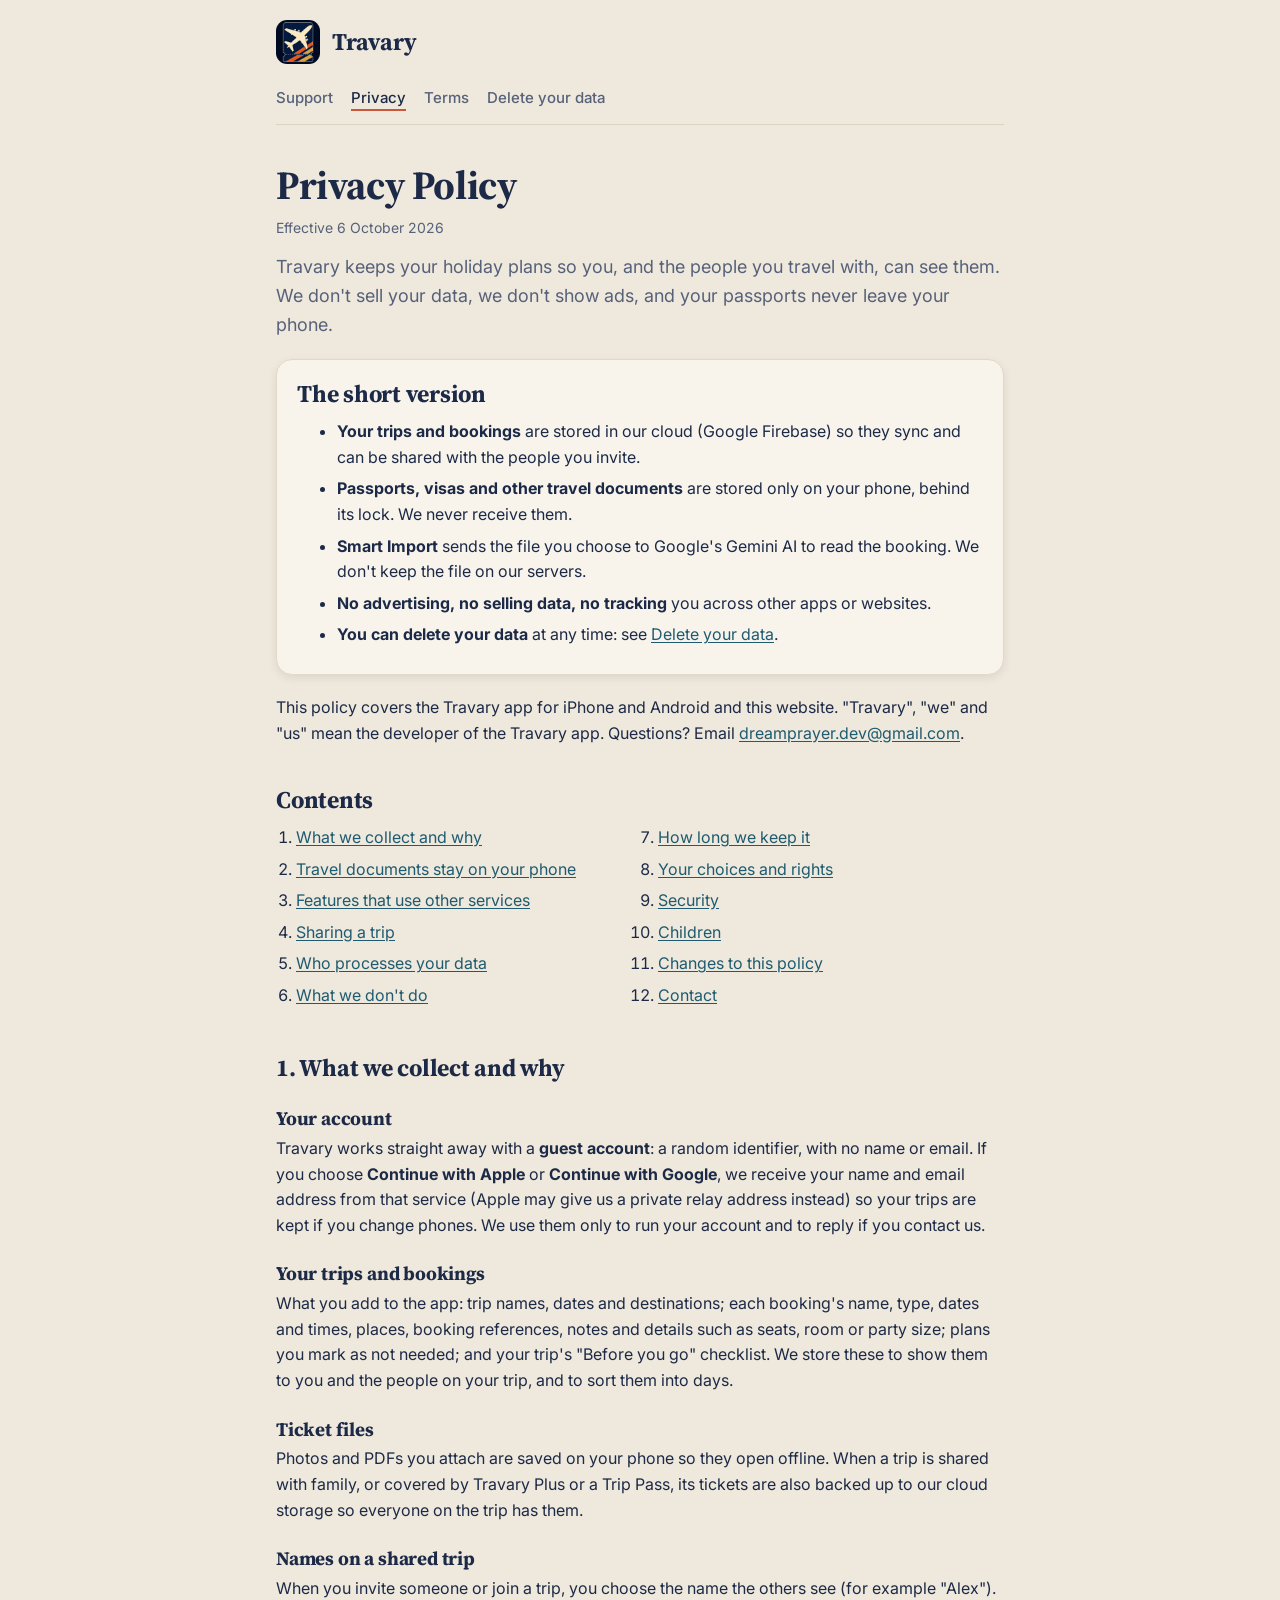
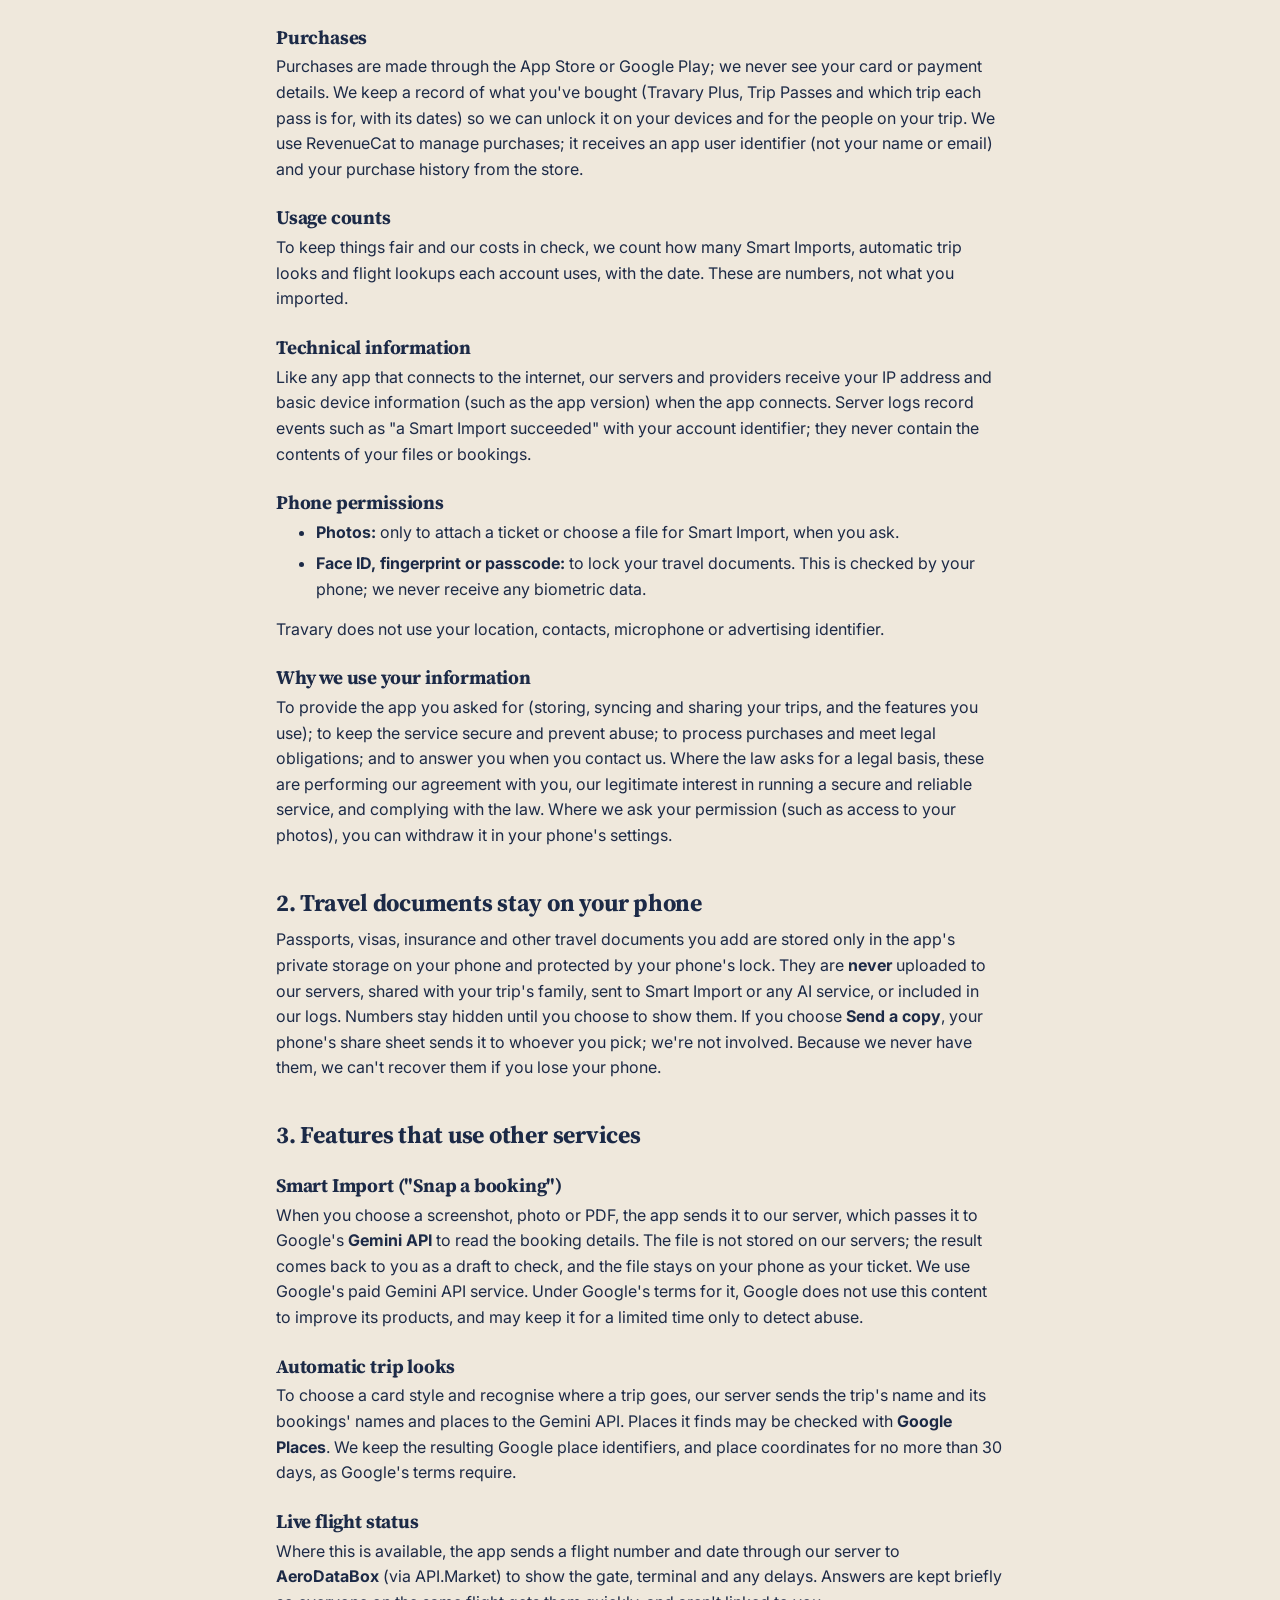
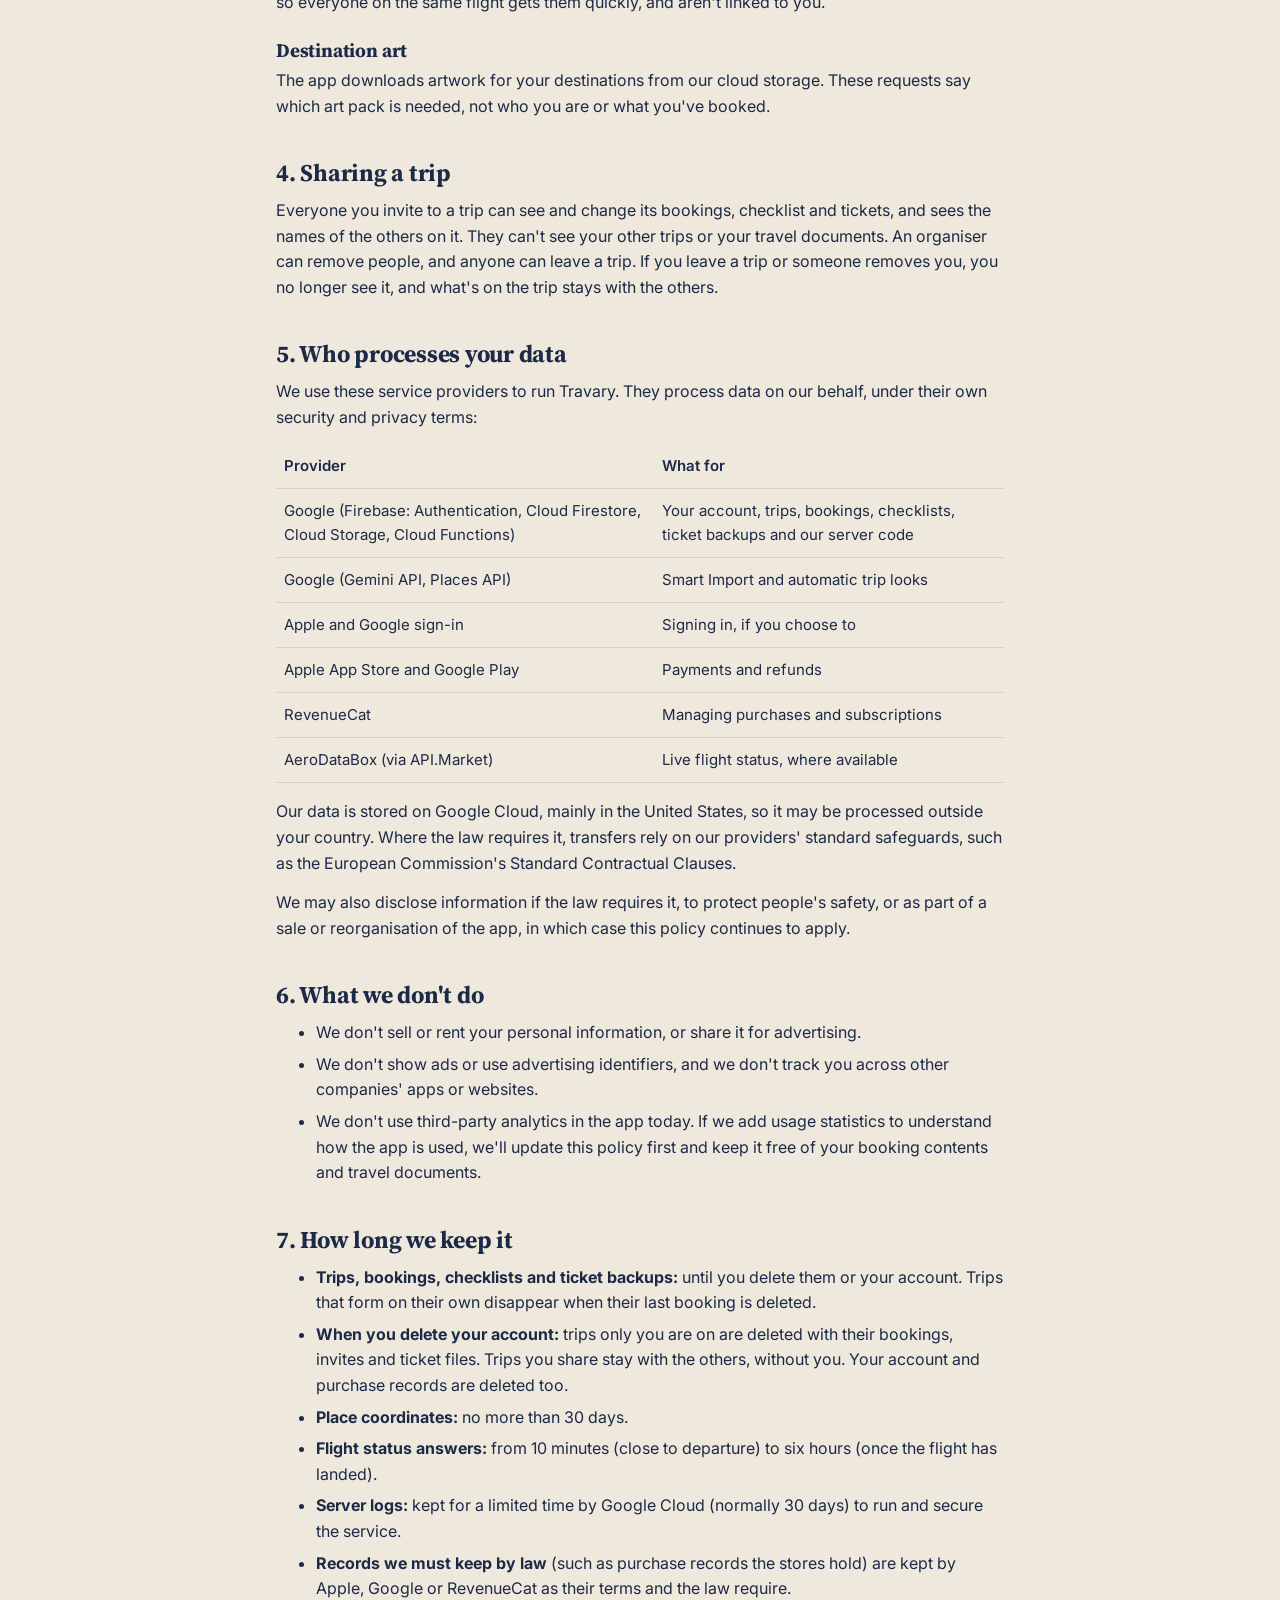
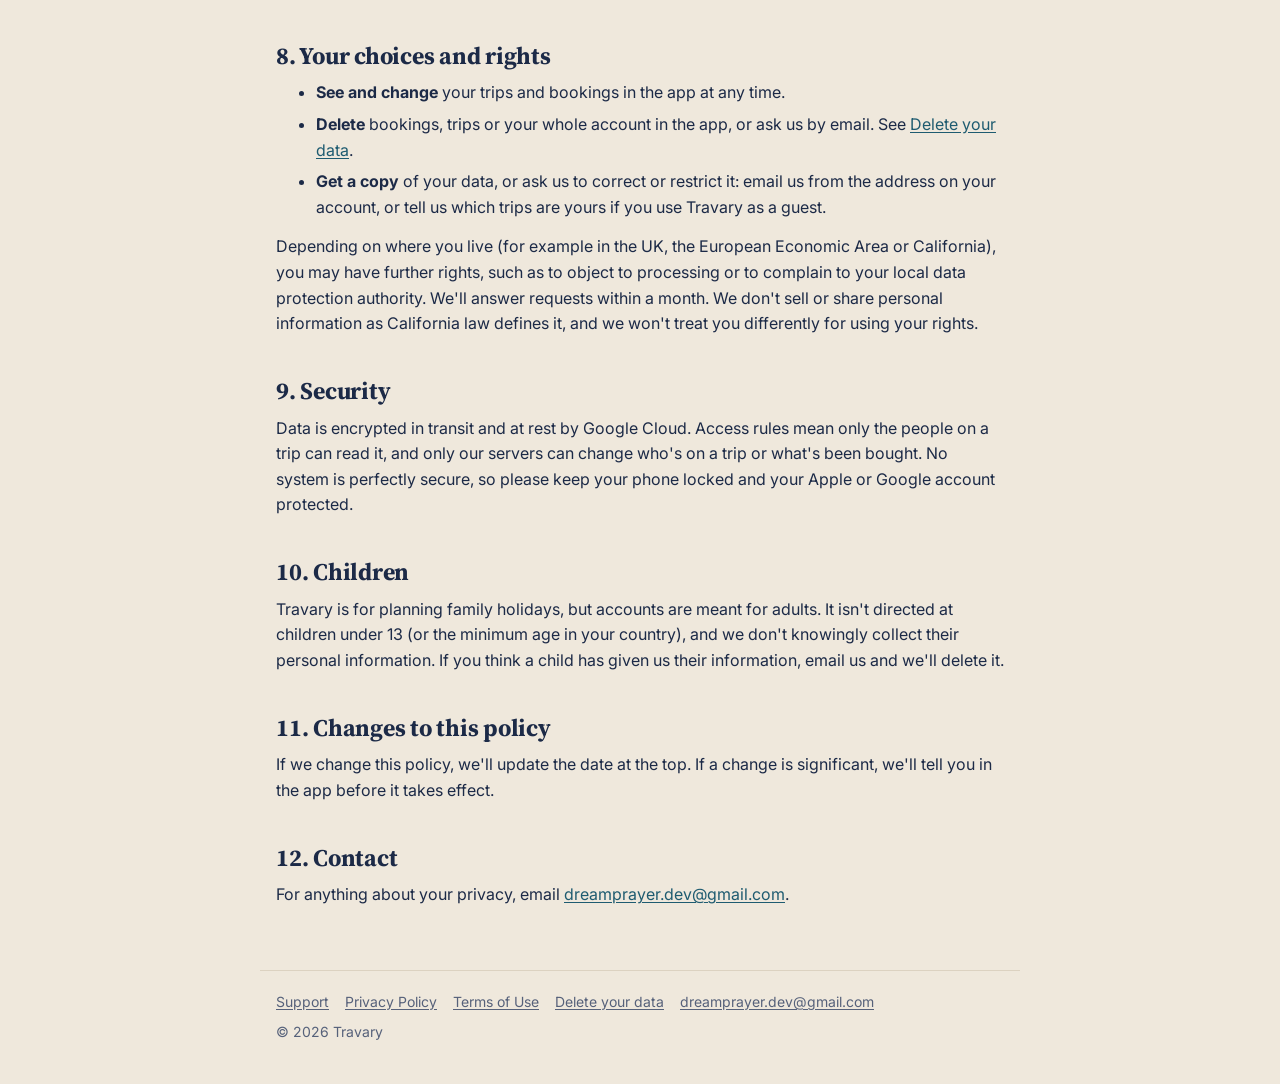
==== privacy.html @ a5e46c1f "Add Travary support, privacy, terms and data deletion pages Plain HTML for GitHub Pages: support FAQ" ====
<!doctype html>
<html lang="en">
<head>
  <meta charset="utf-8">
  <meta name="viewport" content="width=device-width, initial-scale=1">
  <title>Travary Privacy Policy</title>
  <meta name="description" content="What Travary collects, why, who it's shared with, how long it's kept and your choices.">
  <link rel="icon" type="image/png" href="assets/favicon.png">
  <link rel="apple-touch-icon" href="assets/icon-256.png">
  <link rel="preconnect" href="https://fonts.googleapis.com">
  <link rel="preconnect" href="https://fonts.gstatic.com" crossorigin>
  <link href="https://fonts.googleapis.com/css2?family=Inter:wght@400;500;600&family=Source+Serif+4:opsz,wght@8..60,600;8..60,700&display=swap" rel="stylesheet">
  <link rel="stylesheet" href="assets/style.css">
</head>
<body>
  <header class="site-header wrap">
    <a class="brand" href="./"><img src="assets/icon-256.png" alt=""><span>Travary</span></a>
    <nav class="site-nav" aria-label="Site">
      <a href="./">Support</a>
      <a href="privacy.html" aria-current="page">Privacy</a>
      <a href="terms.html">Terms</a>
      <a href="delete-account.html">Delete your data</a>
    </nav>
  </header>

  <main class="wrap">
    <h1>Privacy Policy</h1>
    <p class="meta">Effective 6 October 2026</p>
    <p class="lede">Travary keeps your holiday plans so you, and the people you travel with, can see them. We don't sell your data, we don't show ads, and your passports never leave your phone.</p>

    <section class="panel">
      <h2>The short version</h2>
      <ul>
        <li><strong>Your trips and bookings</strong> are stored in our cloud (Google Firebase) so they sync and can be shared with the people you invite.</li>
        <li><strong>Passports, visas and other travel documents</strong> are stored only on your phone, behind its lock. We never receive them.</li>
        <li><strong>Smart Import</strong> sends the file you choose to Google's Gemini AI to read the booking. We don't keep the file on our servers.</li>
        <li><strong>No advertising, no selling data, no tracking</strong> you across other apps or websites.</li>
        <li><strong>You can delete your data</strong> at any time: see <a href="delete-account.html">Delete your data</a>.</li>
      </ul>
    </section>

    <p>This policy covers the Travary app for iPhone and Android and this website. "Travary", "we" and "us" mean the developer of the Travary app. Questions? Email <a href="mailto:dreamprayer.dev@gmail.com">dreamprayer.dev@gmail.com</a>.</p>

    <h2>Contents</h2>
    <ol class="toc">
      <li><a href="#collect">What we collect and why</a></li>
      <li><a href="#documents">Travel documents stay on your phone</a></li>
      <li><a href="#features">Features that use other services</a></li>
      <li><a href="#sharing">Sharing a trip</a></li>
      <li><a href="#providers">Who processes your data</a></li>
      <li><a href="#dont">What we don't do</a></li>
      <li><a href="#retention">How long we keep it</a></li>
      <li><a href="#rights">Your choices and rights</a></li>
      <li><a href="#security">Security</a></li>
      <li><a href="#children">Children</a></li>
      <li><a href="#changes">Changes to this policy</a></li>
      <li><a href="#contact">Contact</a></li>
    </ol>

    <h2 id="collect">1. What we collect and why</h2>

    <h3>Your account</h3>
    <p>Travary works straight away with a <strong>guest account</strong>: a random identifier, with no name or email. If you choose <strong>Continue with Apple</strong> or <strong>Continue with Google</strong>, we receive your name and email address from that service (Apple may give us a private relay address instead) so your trips are kept if you change phones. We use them only to run your account and to reply if you contact us.</p>

    <h3>Your trips and bookings</h3>
    <p>What you add to the app: trip names, dates and destinations; each booking's name, type, dates and times, places, booking references, notes and details such as seats, room or party size; plans you mark as not needed; and your trip's "Before you go" checklist. We store these to show them to you and the people on your trip, and to sort them into days.</p>

    <h3>Ticket files</h3>
    <p>Photos and PDFs you attach are saved on your phone so they open offline. When a trip is shared with family, or covered by Travary Plus or a Trip Pass, its tickets are also backed up to our cloud storage so everyone on the trip has them.</p>

    <h3>Names on a shared trip</h3>
    <p>When you invite someone or join a trip, you choose the name the others see (for example "Alex").</p>

    <h3>Purchases</h3>
    <p>Purchases are made through the App Store or Google Play; we never see your card or payment details. We keep a record of what you've bought (Travary Plus, Trip Passes and which trip each pass is for, with its dates) so we can unlock it on your devices and for the people on your trip. We use RevenueCat to manage purchases; it receives an app user identifier (not your name or email) and your purchase history from the store.</p>

    <h3>Usage counts</h3>
    <p>To keep things fair and our costs in check, we count how many Smart Imports, automatic trip looks and flight lookups each account uses, with the date. These are numbers, not what you imported.</p>

    <h3>Technical information</h3>
    <p>Like any app that connects to the internet, our servers and providers receive your IP address and basic device information (such as the app version) when the app connects. Server logs record events such as "a Smart Import succeeded" with your account identifier; they never contain the contents of your files or bookings.</p>

    <h3>Phone permissions</h3>
    <ul>
      <li><strong>Photos:</strong> only to attach a ticket or choose a file for Smart Import, when you ask.</li>
      <li><strong>Face ID, fingerprint or passcode:</strong> to lock your travel documents. This is checked by your phone; we never receive any biometric data.</li>
    </ul>
    <p>Travary does not use your location, contacts, microphone or advertising identifier.</p>

    <h3>Why we use your information</h3>
    <p>To provide the app you asked for (storing, syncing and sharing your trips, and the features you use); to keep the service secure and prevent abuse; to process purchases and meet legal obligations; and to answer you when you contact us. Where the law asks for a legal basis, these are performing our agreement with you, our legitimate interest in running a secure and reliable service, and complying with the law. Where we ask your permission (such as access to your photos), you can withdraw it in your phone's settings.</p>

    <h2 id="documents">2. Travel documents stay on your phone</h2>
    <p>Passports, visas, insurance and other travel documents you add are stored only in the app's private storage on your phone and protected by your phone's lock. They are <strong>never</strong> uploaded to our servers, shared with your trip's family, sent to Smart Import or any AI service, or included in our logs. Numbers stay hidden until you choose to show them. If you choose <strong>Send a copy</strong>, your phone's share sheet sends it to whoever you pick; we're not involved. Because we never have them, we can't recover them if you lose your phone.</p>

    <h2 id="features">3. Features that use other services</h2>

    <h3>Smart Import ("Snap a booking")</h3>
    <p>When you choose a screenshot, photo or PDF, the app sends it to our server, which passes it to Google's <strong>Gemini API</strong> to read the booking details. The file is not stored on our servers; the result comes back to you as a draft to check, and the file stays on your phone as your ticket. We use Google's paid Gemini API service. Under Google's terms for it, Google does not use this content to improve its products, and may keep it for a limited time only to detect abuse.</p>

    <h3>Automatic trip looks</h3>
    <p>To choose a card style and recognise where a trip goes, our server sends the trip's name and its bookings' names and places to the Gemini API. Places it finds may be checked with <strong>Google Places</strong>. We keep the resulting Google place identifiers, and place coordinates for no more than 30 days, as Google's terms require.</p>

    <h3>Live flight status</h3>
    <p>Where this is available, the app sends a flight number and date through our server to <strong>AeroDataBox</strong> (via API.Market) to show the gate, terminal and any delays. Answers are kept briefly so everyone on the same flight gets them quickly, and aren't linked to you.</p>

    <h3>Destination art</h3>
    <p>The app downloads artwork for your destinations from our cloud storage. These requests say which art pack is needed, not who you are or what you've booked.</p>

    <h2 id="sharing">4. Sharing a trip</h2>
    <p>Everyone you invite to a trip can see and change its bookings, checklist and tickets, and sees the names of the others on it. They can't see your other trips or your travel documents. An organiser can remove people, and anyone can leave a trip. If you leave a trip or someone removes you, you no longer see it, and what's on the trip stays with the others.</p>

    <h2 id="providers">5. Who processes your data</h2>
    <p>We use these service providers to run Travary. They process data on our behalf, under their own security and privacy terms:</p>
    <div class="table-scroll">
      <table>
        <thead><tr><th>Provider</th><th>What for</th></tr></thead>
        <tbody>
          <tr><td>Google (Firebase: Authentication, Cloud Firestore, Cloud Storage, Cloud Functions)</td><td>Your account, trips, bookings, checklists, ticket backups and our server code</td></tr>
          <tr><td>Google (Gemini API, Places API)</td><td>Smart Import and automatic trip looks</td></tr>
          <tr><td>Apple and Google sign-in</td><td>Signing in, if you choose to</td></tr>
          <tr><td>Apple App Store and Google Play</td><td>Payments and refunds</td></tr>
          <tr><td>RevenueCat</td><td>Managing purchases and subscriptions</td></tr>
          <tr><td>AeroDataBox (via API.Market)</td><td>Live flight status, where available</td></tr>
        </tbody>
      </table>
    </div>
    <p>Our data is stored on Google Cloud, mainly in the United States, so it may be processed outside your country. Where the law requires it, transfers rely on our providers' standard safeguards, such as the European Commission's Standard Contractual Clauses.</p>
    <p>We may also disclose information if the law requires it, to protect people's safety, or as part of a sale or reorganisation of the app, in which case this policy continues to apply.</p>

    <h2 id="dont">6. What we don't do</h2>
    <ul>
      <li>We don't sell or rent your personal information, or share it for advertising.</li>
      <li>We don't show ads or use advertising identifiers, and we don't track you across other companies' apps or websites.</li>
      <li>We don't use third-party analytics in the app today. If we add usage statistics to understand how the app is used, we'll update this policy first and keep it free of your booking contents and travel documents.</li>
    </ul>

    <h2 id="retention">7. How long we keep it</h2>
    <ul>
      <li><strong>Trips, bookings, checklists and ticket backups:</strong> until you delete them or your account. Trips that form on their own disappear when their last booking is deleted.</li>
      <li><strong>When you delete your account:</strong> trips only you are on are deleted with their bookings, invites and ticket files. Trips you share stay with the others, without you. Your account and purchase records are deleted too.</li>
      <li><strong>Place coordinates:</strong> no more than 30 days.</li>
      <li><strong>Flight status answers:</strong> from 10 minutes (close to departure) to six hours (once the flight has landed).</li>
      <li><strong>Server logs:</strong> kept for a limited time by Google Cloud (normally 30 days) to run and secure the service.</li>
      <li><strong>Records we must keep by law</strong> (such as purchase records the stores hold) are kept by Apple, Google or RevenueCat as their terms and the law require.</li>
    </ul>

    <h2 id="rights">8. Your choices and rights</h2>
    <ul>
      <li><strong>See and change</strong> your trips and bookings in the app at any time.</li>
      <li><strong>Delete</strong> bookings, trips or your whole account in the app, or ask us by email. See <a href="delete-account.html">Delete your data</a>.</li>
      <li><strong>Get a copy</strong> of your data, or ask us to correct or restrict it: email us from the address on your account, or tell us which trips are yours if you use Travary as a guest.</li>
    </ul>
    <p>Depending on where you live (for example in the UK, the European Economic Area or California), you may have further rights, such as to object to processing or to complain to your local data protection authority. We'll answer requests within a month. We don't sell or share personal information as California law defines it, and we won't treat you differently for using your rights.</p>

    <h2 id="security">9. Security</h2>
    <p>Data is encrypted in transit and at rest by Google Cloud. Access rules mean only the people on a trip can read it, and only our servers can change who's on a trip or what's been bought. No system is perfectly secure, so please keep your phone locked and your Apple or Google account protected.</p>

    <h2 id="children">10. Children</h2>
    <p>Travary is for planning family holidays, but accounts are meant for adults. It isn't directed at children under 13 (or the minimum age in your country), and we don't knowingly collect their personal information. If you think a child has given us their information, email us and we'll delete it.</p>

    <h2 id="changes">11. Changes to this policy</h2>
    <p>If we change this policy, we'll update the date at the top. If a change is significant, we'll tell you in the app before it takes effect.</p>

    <h2 id="contact">12. Contact</h2>
    <p>For anything about your privacy, email <a href="mailto:dreamprayer.dev@gmail.com?subject=Travary%20privacy">dreamprayer.dev@gmail.com</a>.</p>
  </main>

  <footer class="wrap">
    <div class="links">
      <a href="./">Support</a>
      <a href="privacy.html">Privacy Policy</a>
      <a href="terms.html">Terms of Use</a>
      <a href="delete-account.html">Delete your data</a>
      <a href="mailto:dreamprayer.dev@gmail.com">dreamprayer.dev@gmail.com</a>
    </div>
    <div>© 2026 Travary</div>
  </footer>
</body>
</html>
---- assets/style.css ----
/* Travary support site: the app's linen, paper and navy ink. */
:root {
  --linen: #efe8dc;
  --paper: #f8f4ec;
  --paper-edge: #e2d8c7;
  --ink: #1c2a47;
  --ink-soft: #56617a;
  --line: #dcd2c1;
  --coral: #c9573b;
  --teal: #1e5b70;
  --shadow: 0 3px 10px rgba(0, 0, 0, 0.08);
}

@media (prefers-color-scheme: dark) {
  :root {
    --linen: #0f1a2e;
    --paper: #172440;
    --paper-edge: #24345a;
    --ink: #f3ece0;
    --ink-soft: #b9c0cf;
    --line: #2b3b60;
    --coral: #f08b6e;
    --teal: #7cc3d6;
    --shadow: none;
  }
}

* {
  box-sizing: border-box;
}

html {
  -webkit-text-size-adjust: 100%;
}

body {
  margin: 0;
  background: var(--linen);
  color: var(--ink);
  font: 16px/1.6 'Inter', system-ui, -apple-system, 'Segoe UI', Roboto, sans-serif;
}

a {
  color: var(--teal);
  text-underline-offset: 2px;
}

a:hover {
  color: var(--coral);
}

.wrap {
  max-width: 760px;
  margin: 0 auto;
  padding: 0 16px;
}

/* Header */
.site-header {
  padding-block: 20px 8px;
}

.brand {
  display: inline-flex;
  align-items: center;
  gap: 12px;
  color: var(--ink);
  text-decoration: none;
}

.brand img {
  width: 44px;
  height: 44px;
  border-radius: 11px;
}

.brand span {
  font-family: 'Source Serif 4', Georgia, serif;
  font-weight: 700;
  font-size: 24px;
  letter-spacing: -0.01em;
}

nav.site-nav {
  display: flex;
  flex-wrap: wrap;
  gap: 4px 18px;
  margin-top: 14px;
  padding-bottom: 14px;
  border-bottom: 1px solid var(--line);
  font-size: 15px;
}

nav.site-nav a {
  color: var(--ink-soft);
  text-decoration: none;
  font-weight: 500;
}

nav.site-nav a[aria-current='page'] {
  color: var(--ink);
  text-decoration: underline;
  text-decoration-color: var(--coral);
  text-decoration-thickness: 2px;
  text-underline-offset: 6px;
}

/* Content */
main.wrap {
  padding-block: 28px 48px;
}

h1,
h2,
h3 {
  font-family: 'Source Serif 4', Georgia, serif;
  line-height: 1.2;
  letter-spacing: -0.01em;
}

h1 {
  font-size: clamp(30px, 6vw, 40px);
  margin: 0 0 8px;
}

h2 {
  font-size: 24px;
  margin: 40px 0 10px;
}

h3 {
  font-size: 19px;
  margin: 24px 0 6px;
}

p,
ul,
ol {
  margin: 0 0 14px;
}

li {
  margin-bottom: 6px;
}

.lede {
  font-size: 18px;
  color: var(--ink-soft);
  margin-bottom: 20px;
}

.meta {
  font-size: 14px;
  color: var(--ink-soft);
}

.panel {
  background: var(--paper);
  border: 1px solid var(--paper-edge);
  border-radius: 16px;
  box-shadow: var(--shadow);
  padding: 20px;
  margin: 20px 0;
}

.panel > :last-child {
  margin-bottom: 0;
}

.panel h2:first-child,
.panel h3:first-child {
  margin-top: 0;
}

.contact {
  display: flex;
  flex-wrap: wrap;
  align-items: center;
  justify-content: space-between;
  gap: 12px;
}

.button {
  display: inline-block;
  background: var(--ink);
  color: var(--paper);
  border-radius: 999px;
  padding: 10px 20px;
  font-weight: 600;
  text-decoration: none;
  white-space: nowrap;
}

.button:hover {
  color: var(--paper);
  opacity: 0.9;
}

.email {
  font-weight: 600;
  overflow-wrap: anywhere;
}

/* FAQ */
details {
  background: var(--paper);
  border: 1px solid var(--paper-edge);
  border-radius: 12px;
  margin: 10px 0;
  padding: 0 18px;
}

summary {
  cursor: pointer;
  font-weight: 600;
  padding: 14px 0;
  list-style: none;
  display: flex;
  justify-content: space-between;
  align-items: baseline;
  gap: 12px;
}

summary::-webkit-details-marker {
  display: none;
}

summary::after {
  content: '+';
  font-size: 22px;
  line-height: 1;
  color: var(--ink-soft);
}

details[open] summary::after {
  content: '\2212';
}

details[open] summary {
  border-bottom: 1px solid var(--line);
  margin-bottom: 12px;
}

details > :last-child {
  margin-bottom: 16px;
}

.toc {
  columns: 2 220px;
  padding-left: 20px;
}

.toc li {
  break-inside: avoid;
}

table {
  width: 100%;
  border-collapse: collapse;
  margin: 0 0 16px;
  font-size: 15px;
}

th,
td {
  text-align: left;
  vertical-align: top;
  padding: 10px 8px;
  border-bottom: 1px solid var(--line);
}

th {
  font-weight: 600;
}

.table-scroll {
  overflow-x: auto;
}

/* Footer */
footer.wrap {
  border-top: 1px solid var(--line);
  padding-block: 20px 40px;
  font-size: 14px;
  color: var(--ink-soft);
}

footer a {
  color: var(--ink-soft);
}

footer .links {
  display: flex;
  flex-wrap: wrap;
  gap: 4px 16px;
  margin-bottom: 8px;
}
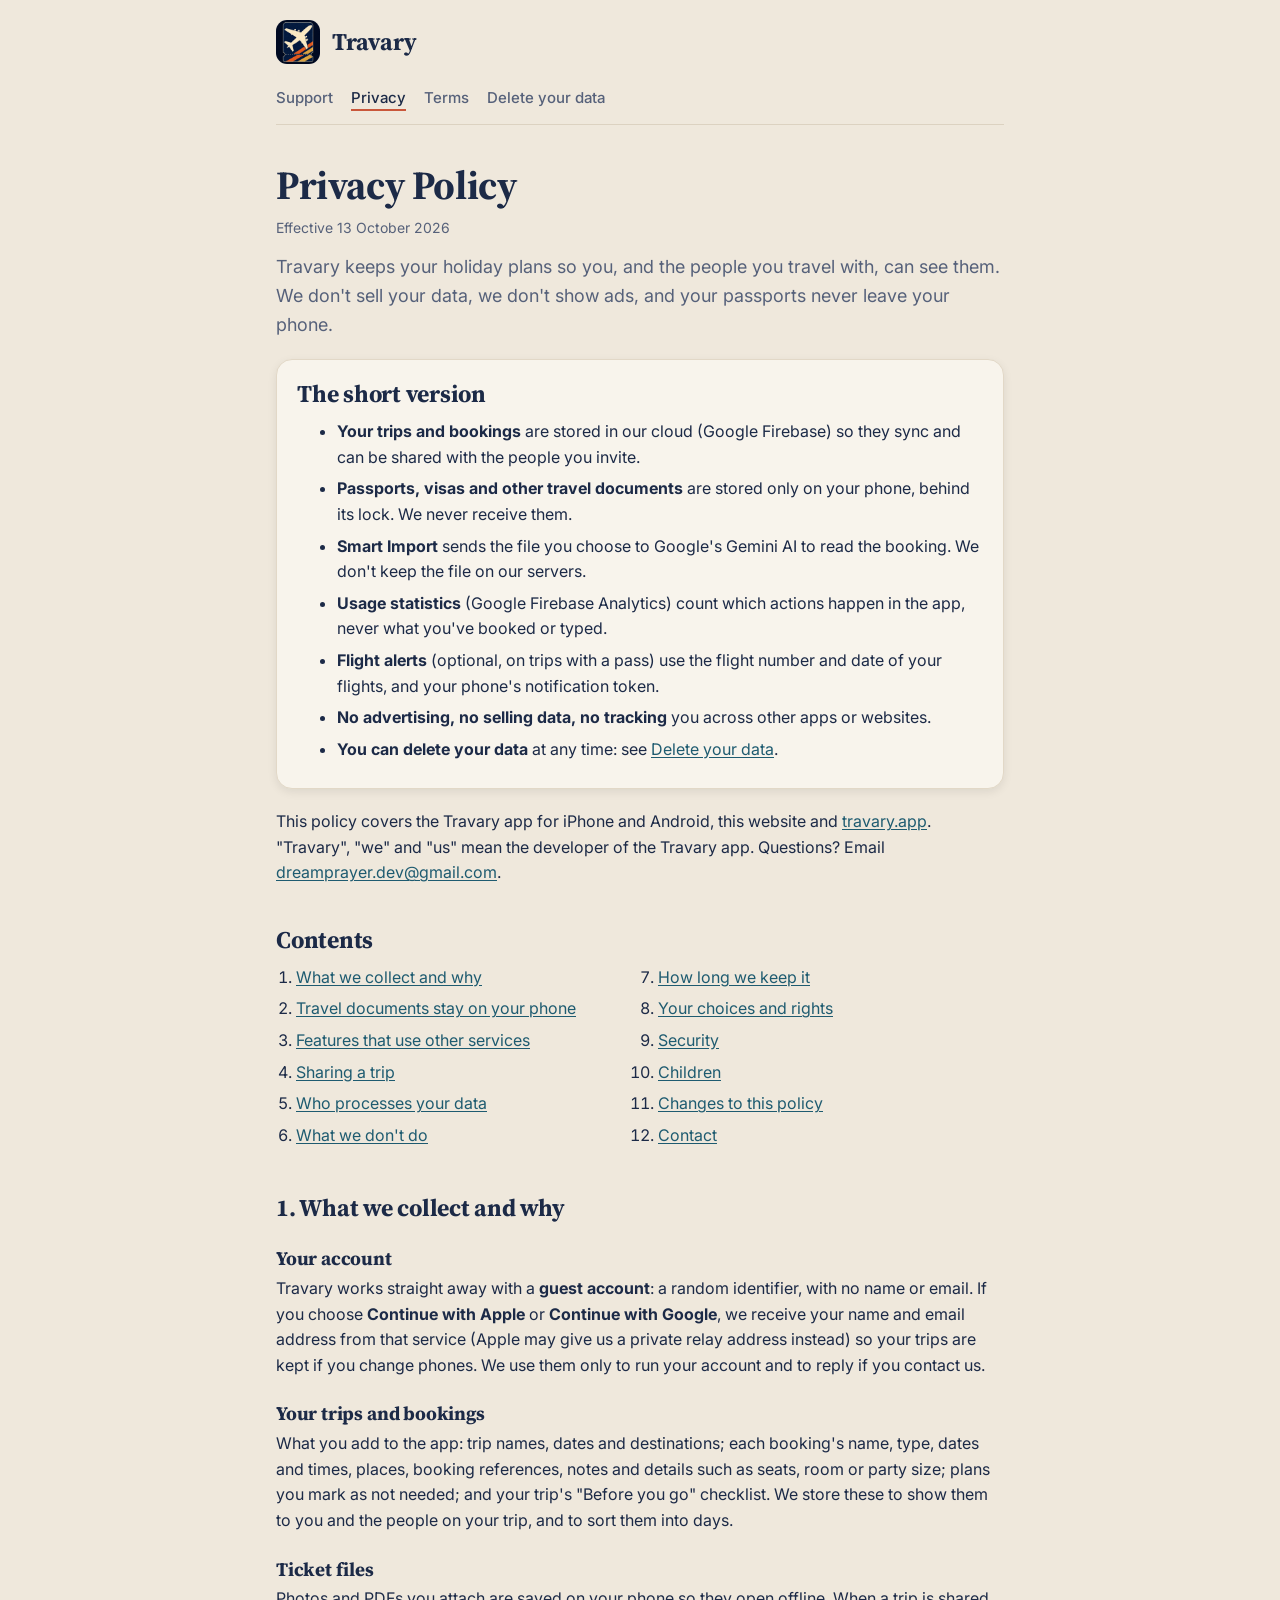
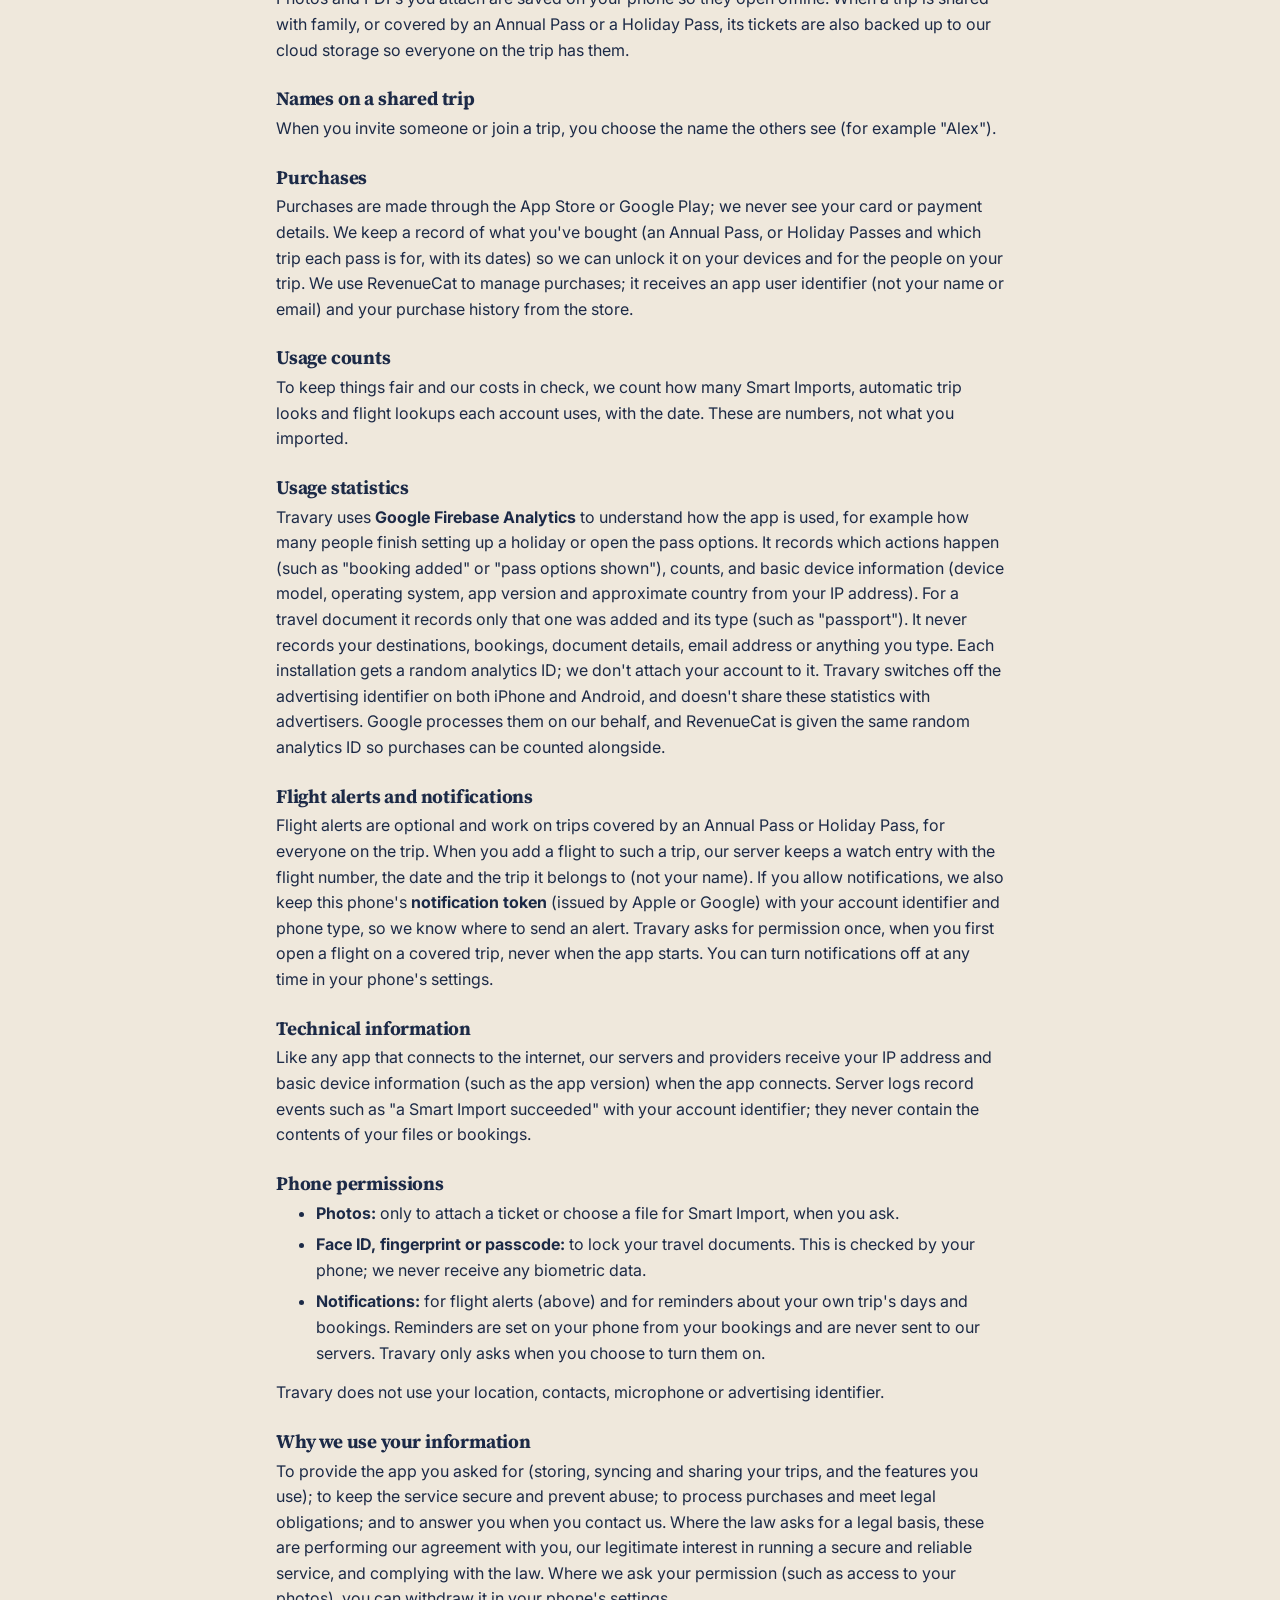
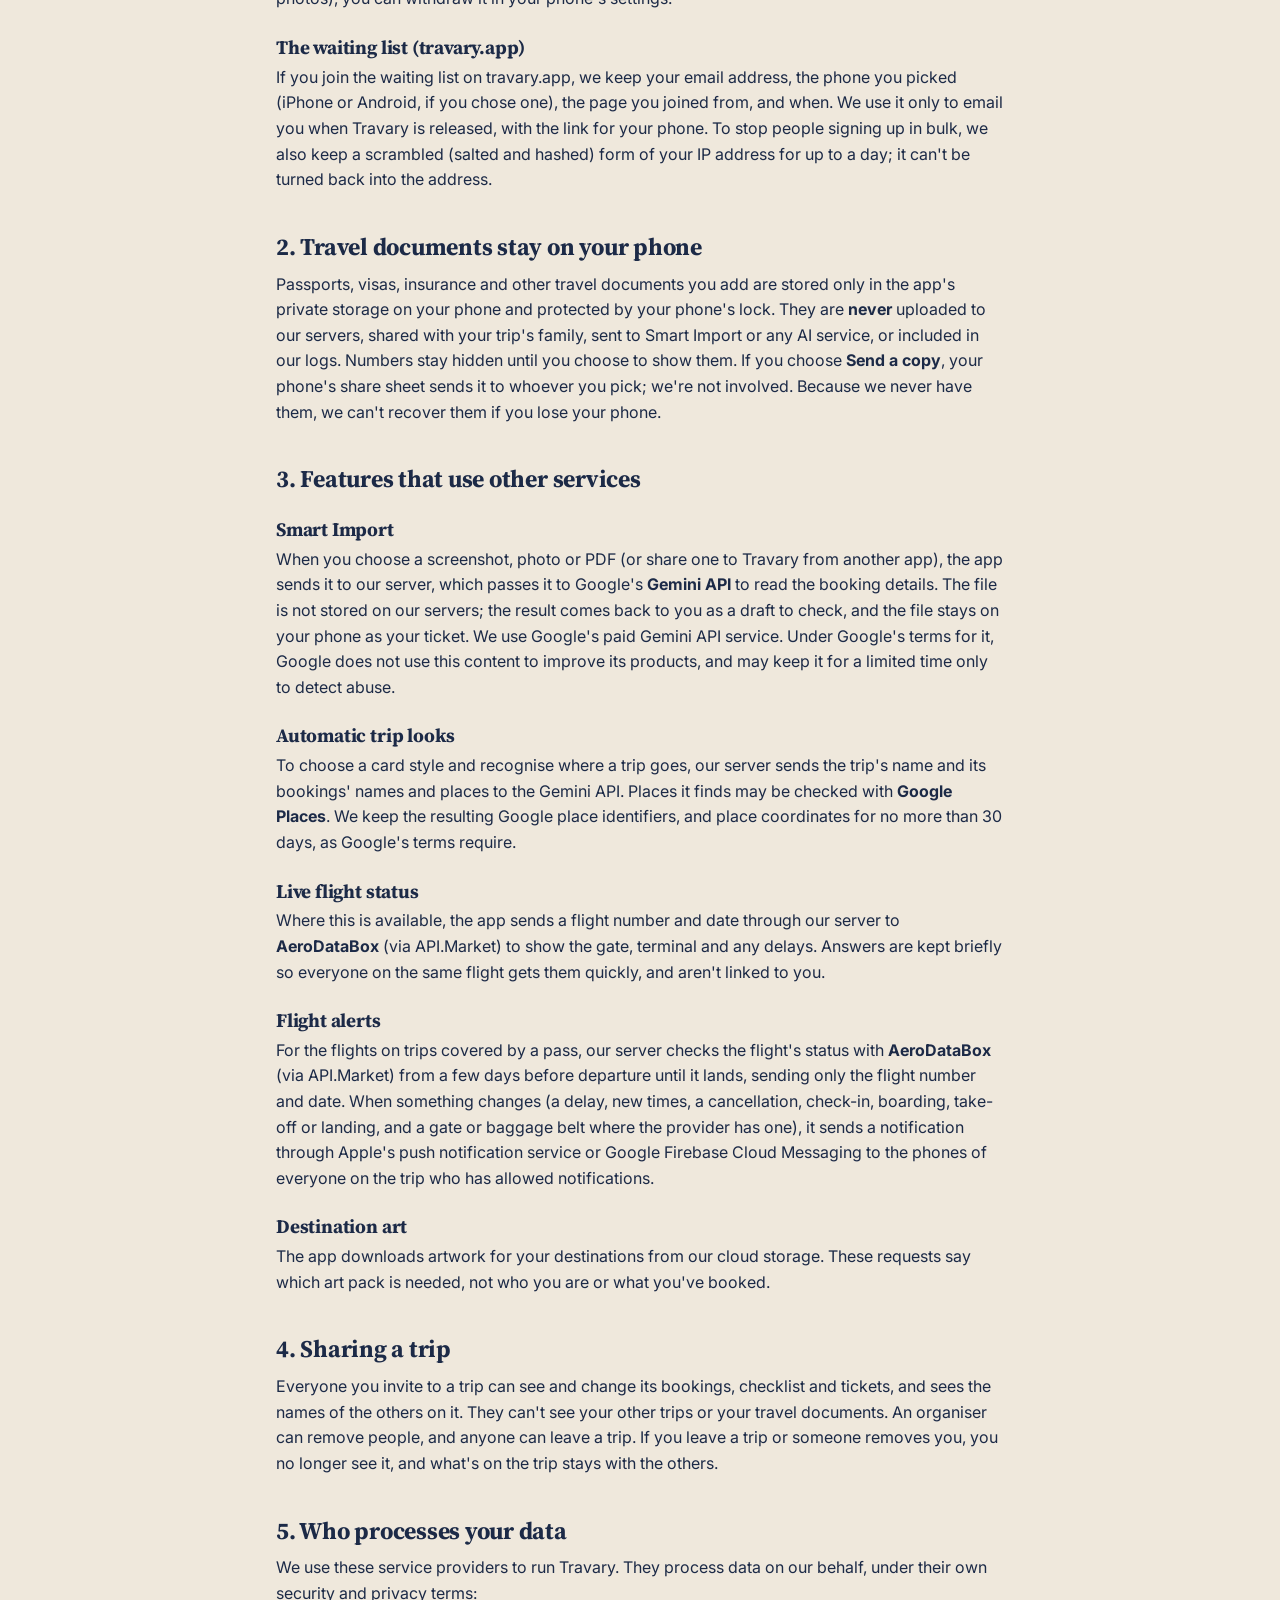
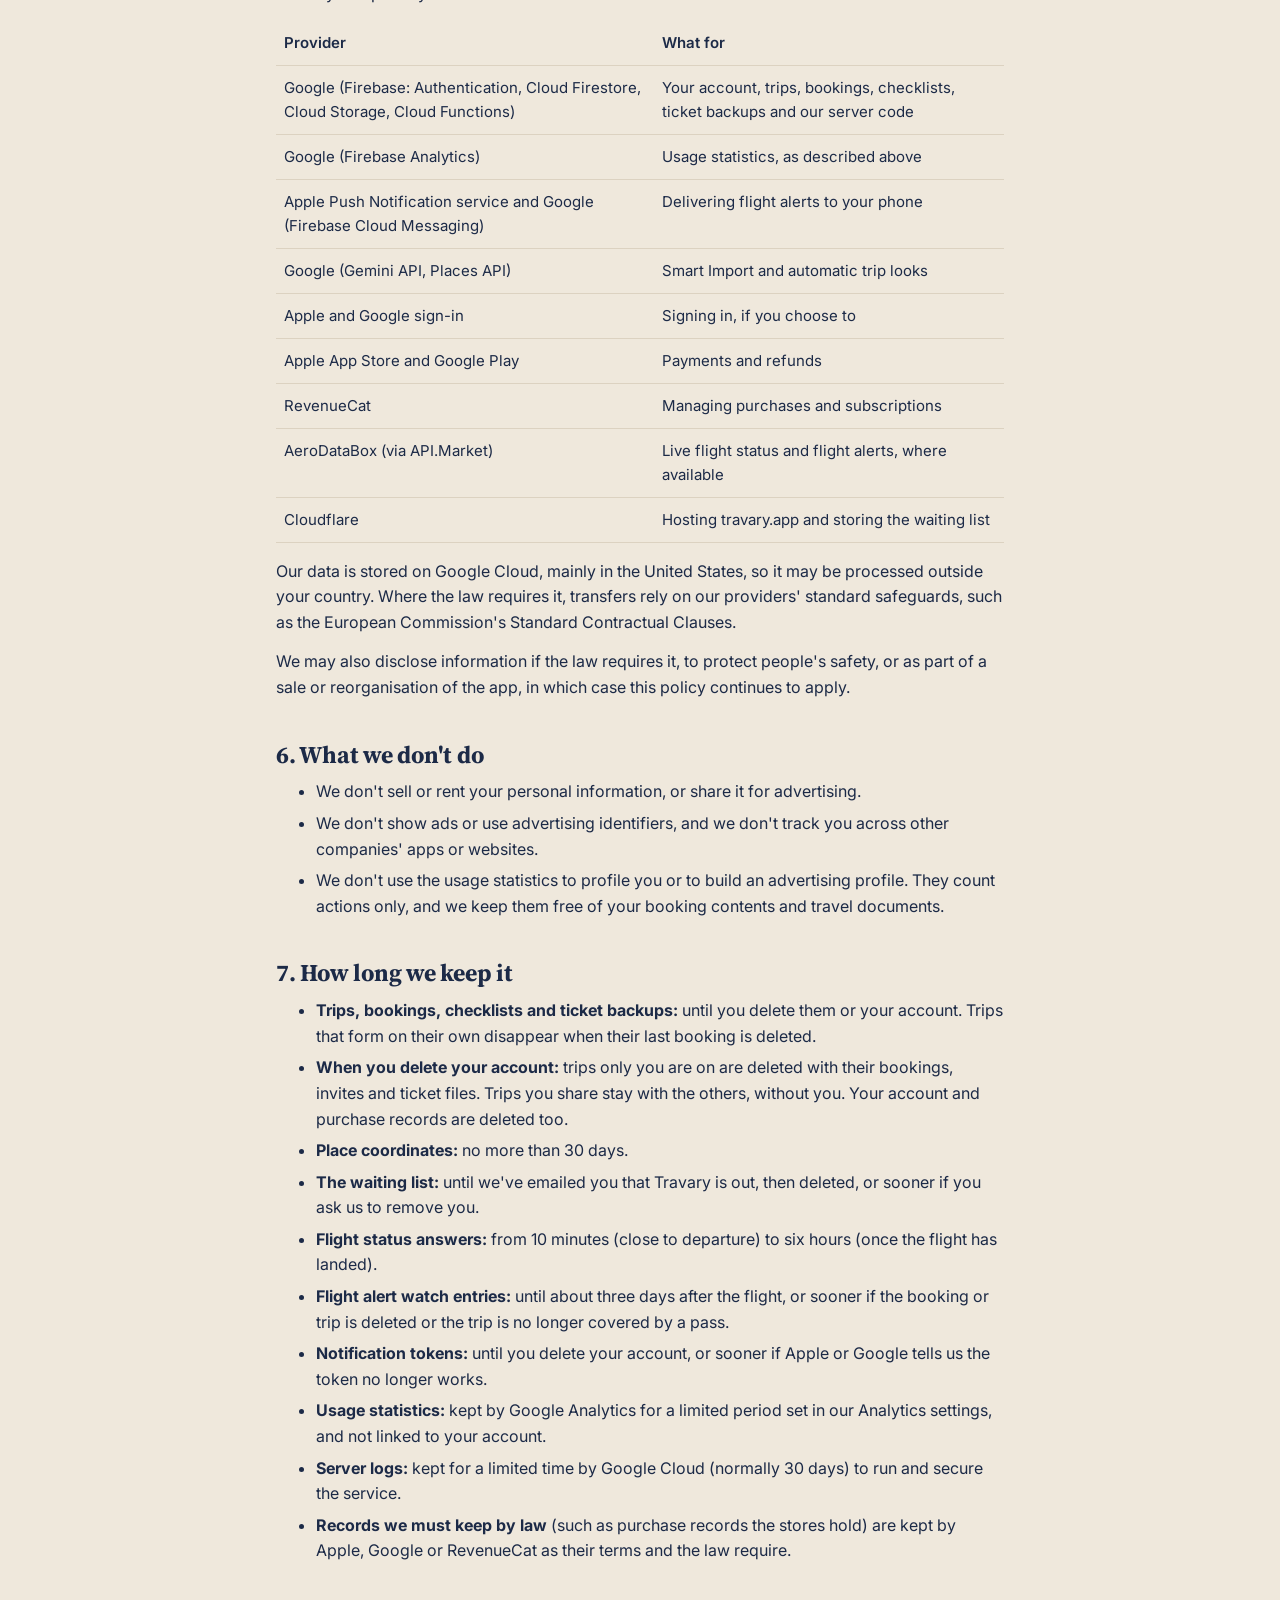
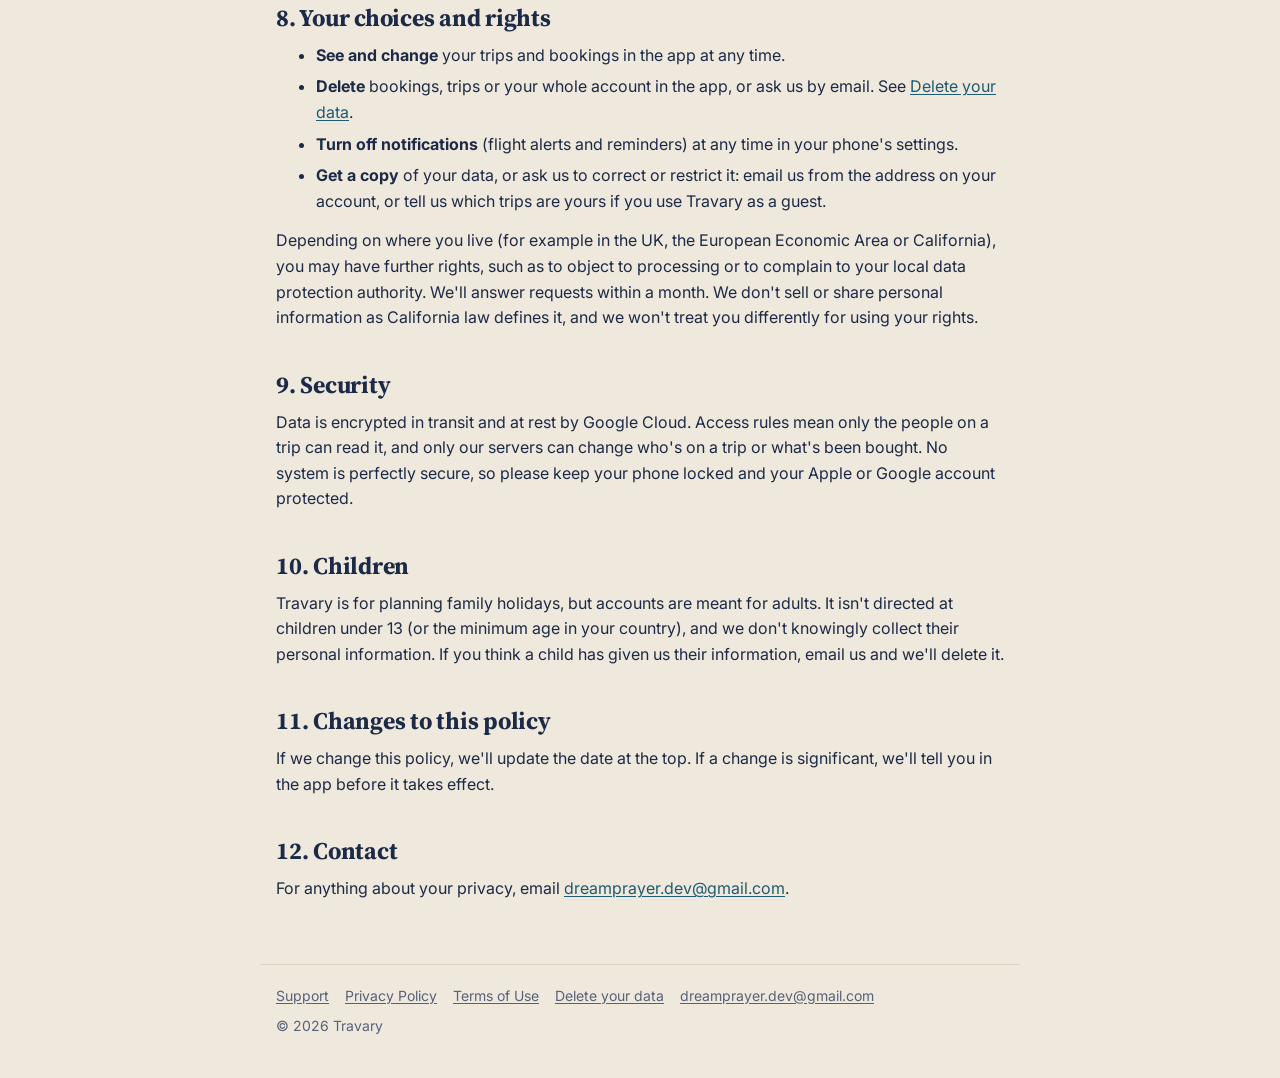
==== commit 1049de72: "Update privacy policy for analytics, flight alerts and notifications Add usage statistics (Firebase " ====
--- a/privacy.html
+++ b/privacy.html
@@ -25,7 +25,7 @@
 
   <main class="wrap">
     <h1>Privacy Policy</h1>
-    <p class="meta">Effective 6 October 2026</p>
+    <p class="meta">Effective 13 October 2026</p>
     <p class="lede">Travary keeps your holiday plans so you, and the people you travel with, can see them. We don't sell your data, we don't show ads, and your passports never leave your phone.</p>
 
     <section class="panel">
@@ -34,12 +34,14 @@
         <li><strong>Your trips and bookings</strong> are stored in our cloud (Google Firebase) so they sync and can be shared with the people you invite.</li>
         <li><strong>Passports, visas and other travel documents</strong> are stored only on your phone, behind its lock. We never receive them.</li>
         <li><strong>Smart Import</strong> sends the file you choose to Google's Gemini AI to read the booking. We don't keep the file on our servers.</li>
+        <li><strong>Usage statistics</strong> (Google Firebase Analytics) count which actions happen in the app, never what you've booked or typed.</li>
+        <li><strong>Flight alerts</strong> (optional, on trips with a pass) use the flight number and date of your flights, and your phone's notification token.</li>
         <li><strong>No advertising, no selling data, no tracking</strong> you across other apps or websites.</li>
         <li><strong>You can delete your data</strong> at any time: see <a href="delete-account.html">Delete your data</a>.</li>
       </ul>
     </section>
 
-    <p>This policy covers the Travary app for iPhone and Android and this website. "Travary", "we" and "us" mean the developer of the Travary app. Questions? Email <a href="mailto:dreamprayer.dev@gmail.com">dreamprayer.dev@gmail.com</a>.</p>
+    <p>This policy covers the Travary app for iPhone and Android, this website and <a href="https://travary.app">travary.app</a>. "Travary", "we" and "us" mean the developer of the Travary app. Questions? Email <a href="mailto:dreamprayer.dev@gmail.com">dreamprayer.dev@gmail.com</a>.</p>
 
     <h2>Contents</h2>
     <ol class="toc">
@@ -66,17 +68,23 @@
     <p>What you add to the app: trip names, dates and destinations; each booking's name, type, dates and times, places, booking references, notes and details such as seats, room or party size; plans you mark as not needed; and your trip's "Before you go" checklist. We store these to show them to you and the people on your trip, and to sort them into days.</p>
 
     <h3>Ticket files</h3>
-    <p>Photos and PDFs you attach are saved on your phone so they open offline. When a trip is shared with family, or covered by Travary Plus or a Trip Pass, its tickets are also backed up to our cloud storage so everyone on the trip has them.</p>
+    <p>Photos and PDFs you attach are saved on your phone so they open offline. When a trip is shared with family, or covered by an Annual Pass or a Holiday Pass, its tickets are also backed up to our cloud storage so everyone on the trip has them.</p>
 
     <h3>Names on a shared trip</h3>
     <p>When you invite someone or join a trip, you choose the name the others see (for example "Alex").</p>
 
     <h3>Purchases</h3>
-    <p>Purchases are made through the App Store or Google Play; we never see your card or payment details. We keep a record of what you've bought (Travary Plus, Trip Passes and which trip each pass is for, with its dates) so we can unlock it on your devices and for the people on your trip. We use RevenueCat to manage purchases; it receives an app user identifier (not your name or email) and your purchase history from the store.</p>
+    <p>Purchases are made through the App Store or Google Play; we never see your card or payment details. We keep a record of what you've bought (an Annual Pass, or Holiday Passes and which trip each pass is for, with its dates) so we can unlock it on your devices and for the people on your trip. We use RevenueCat to manage purchases; it receives an app user identifier (not your name or email) and your purchase history from the store.</p>
 
     <h3>Usage counts</h3>
     <p>To keep things fair and our costs in check, we count how many Smart Imports, automatic trip looks and flight lookups each account uses, with the date. These are numbers, not what you imported.</p>
 
+    <h3>Usage statistics</h3>
+    <p>Travary uses <strong>Google Firebase Analytics</strong> to understand how the app is used, for example how many people finish setting up a holiday or open the pass options. It records which actions happen (such as "booking added" or "pass options shown"), counts, and basic device information (device model, operating system, app version and approximate country from your IP address). For a travel document it records only that one was added and its type (such as "passport"). It never records your destinations, bookings, document details, email address or anything you type. Each installation gets a random analytics ID; we don't attach your account to it. Travary switches off the advertising identifier on both iPhone and Android, and doesn't share these statistics with advertisers. Google processes them on our behalf, and RevenueCat is given the same random analytics ID so purchases can be counted alongside.</p>
+
+    <h3>Flight alerts and notifications</h3>
+    <p>Flight alerts are optional and work on trips covered by an Annual Pass or Holiday Pass, for everyone on the trip. When you add a flight to such a trip, our server keeps a watch entry with the flight number, the date and the trip it belongs to (not your name). If you allow notifications, we also keep this phone's <strong>notification token</strong> (issued by Apple or Google) with your account identifier and phone type, so we know where to send an alert. Travary asks for permission once, when you first open a flight on a covered trip, never when the app starts. You can turn notifications off at any time in your phone's settings.</p>
+
     <h3>Technical information</h3>
     <p>Like any app that connects to the internet, our servers and providers receive your IP address and basic device information (such as the app version) when the app connects. Server logs record events such as "a Smart Import succeeded" with your account identifier; they never contain the contents of your files or bookings.</p>
 
@@ -84,25 +92,32 @@
     <ul>
       <li><strong>Photos:</strong> only to attach a ticket or choose a file for Smart Import, when you ask.</li>
       <li><strong>Face ID, fingerprint or passcode:</strong> to lock your travel documents. This is checked by your phone; we never receive any biometric data.</li>
+      <li><strong>Notifications:</strong> for flight alerts (above) and for reminders about your own trip's days and bookings. Reminders are set on your phone from your bookings and are never sent to our servers. Travary only asks when you choose to turn them on.</li>
     </ul>
     <p>Travary does not use your location, contacts, microphone or advertising identifier.</p>
 
     <h3>Why we use your information</h3>
     <p>To provide the app you asked for (storing, syncing and sharing your trips, and the features you use); to keep the service secure and prevent abuse; to process purchases and meet legal obligations; and to answer you when you contact us. Where the law asks for a legal basis, these are performing our agreement with you, our legitimate interest in running a secure and reliable service, and complying with the law. Where we ask your permission (such as access to your photos), you can withdraw it in your phone's settings.</p>
 
+    <h3>The waiting list (travary.app)</h3>
+    <p>If you join the waiting list on travary.app, we keep your email address, the phone you picked (iPhone or Android, if you chose one), the page you joined from, and when. We use it only to email you when Travary is released, with the link for your phone. To stop people signing up in bulk, we also keep a scrambled (salted and hashed) form of your IP address for up to a day; it can't be turned back into the address.</p>
+
     <h2 id="documents">2. Travel documents stay on your phone</h2>
     <p>Passports, visas, insurance and other travel documents you add are stored only in the app's private storage on your phone and protected by your phone's lock. They are <strong>never</strong> uploaded to our servers, shared with your trip's family, sent to Smart Import or any AI service, or included in our logs. Numbers stay hidden until you choose to show them. If you choose <strong>Send a copy</strong>, your phone's share sheet sends it to whoever you pick; we're not involved. Because we never have them, we can't recover them if you lose your phone.</p>
 
     <h2 id="features">3. Features that use other services</h2>
 
-    <h3>Smart Import ("Snap a booking")</h3>
-    <p>When you choose a screenshot, photo or PDF, the app sends it to our server, which passes it to Google's <strong>Gemini API</strong> to read the booking details. The file is not stored on our servers; the result comes back to you as a draft to check, and the file stays on your phone as your ticket. We use Google's paid Gemini API service. Under Google's terms for it, Google does not use this content to improve its products, and may keep it for a limited time only to detect abuse.</p>
+    <h3>Smart Import</h3>
+    <p>When you choose a screenshot, photo or PDF (or share one to Travary from another app), the app sends it to our server, which passes it to Google's <strong>Gemini API</strong> to read the booking details. The file is not stored on our servers; the result comes back to you as a draft to check, and the file stays on your phone as your ticket. We use Google's paid Gemini API service. Under Google's terms for it, Google does not use this content to improve its products, and may keep it for a limited time only to detect abuse.</p>
 
     <h3>Automatic trip looks</h3>
     <p>To choose a card style and recognise where a trip goes, our server sends the trip's name and its bookings' names and places to the Gemini API. Places it finds may be checked with <strong>Google Places</strong>. We keep the resulting Google place identifiers, and place coordinates for no more than 30 days, as Google's terms require.</p>
 
     <h3>Live flight status</h3>
     <p>Where this is available, the app sends a flight number and date through our server to <strong>AeroDataBox</strong> (via API.Market) to show the gate, terminal and any delays. Answers are kept briefly so everyone on the same flight gets them quickly, and aren't linked to you.</p>
+
+    <h3>Flight alerts</h3>
+    <p>For the flights on trips covered by a pass, our server checks the flight's status with <strong>AeroDataBox</strong> (via API.Market) from a few days before departure until it lands, sending only the flight number and date. When something changes (a delay, new times, a cancellation, check-in, boarding, take-off or landing, and a gate or baggage belt where the provider has one), it sends a notification through Apple's push notification service or Google Firebase Cloud Messaging to the phones of everyone on the trip who has allowed notifications.</p>
 
     <h3>Destination art</h3>
     <p>The app downloads artwork for your destinations from our cloud storage. These requests say which art pack is needed, not who you are or what you've booked.</p>
@@ -117,11 +132,14 @@
         <thead><tr><th>Provider</th><th>What for</th></tr></thead>
         <tbody>
           <tr><td>Google (Firebase: Authentication, Cloud Firestore, Cloud Storage, Cloud Functions)</td><td>Your account, trips, bookings, checklists, ticket backups and our server code</td></tr>
+          <tr><td>Google (Firebase Analytics)</td><td>Usage statistics, as described above</td></tr>
+          <tr><td>Apple Push Notification service and Google (Firebase Cloud Messaging)</td><td>Delivering flight alerts to your phone</td></tr>
           <tr><td>Google (Gemini API, Places API)</td><td>Smart Import and automatic trip looks</td></tr>
           <tr><td>Apple and Google sign-in</td><td>Signing in, if you choose to</td></tr>
           <tr><td>Apple App Store and Google Play</td><td>Payments and refunds</td></tr>
           <tr><td>RevenueCat</td><td>Managing purchases and subscriptions</td></tr>
-          <tr><td>AeroDataBox (via API.Market)</td><td>Live flight status, where available</td></tr>
+          <tr><td>AeroDataBox (via API.Market)</td><td>Live flight status and flight alerts, where available</td></tr>
+          <tr><td>Cloudflare</td><td>Hosting travary.app and storing the waiting list</td></tr>
         </tbody>
       </table>
     </div>
@@ -132,7 +150,7 @@
     <ul>
       <li>We don't sell or rent your personal information, or share it for advertising.</li>
       <li>We don't show ads or use advertising identifiers, and we don't track you across other companies' apps or websites.</li>
-      <li>We don't use third-party analytics in the app today. If we add usage statistics to understand how the app is used, we'll update this policy first and keep it free of your booking contents and travel documents.</li>
+      <li>We don't use the usage statistics to profile you or to build an advertising profile. They count actions only, and we keep them free of your booking contents and travel documents.</li>
     </ul>
 
     <h2 id="retention">7. How long we keep it</h2>
@@ -140,7 +158,11 @@
       <li><strong>Trips, bookings, checklists and ticket backups:</strong> until you delete them or your account. Trips that form on their own disappear when their last booking is deleted.</li>
       <li><strong>When you delete your account:</strong> trips only you are on are deleted with their bookings, invites and ticket files. Trips you share stay with the others, without you. Your account and purchase records are deleted too.</li>
       <li><strong>Place coordinates:</strong> no more than 30 days.</li>
+      <li><strong>The waiting list:</strong> until we've emailed you that Travary is out, then deleted, or sooner if you ask us to remove you.</li>
       <li><strong>Flight status answers:</strong> from 10 minutes (close to departure) to six hours (once the flight has landed).</li>
+      <li><strong>Flight alert watch entries:</strong> until about three days after the flight, or sooner if the booking or trip is deleted or the trip is no longer covered by a pass.</li>
+      <li><strong>Notification tokens:</strong> until you delete your account, or sooner if Apple or Google tells us the token no longer works.</li>
+      <li><strong>Usage statistics:</strong> kept by Google Analytics for a limited period set in our Analytics settings, and not linked to your account.</li>
       <li><strong>Server logs:</strong> kept for a limited time by Google Cloud (normally 30 days) to run and secure the service.</li>
       <li><strong>Records we must keep by law</strong> (such as purchase records the stores hold) are kept by Apple, Google or RevenueCat as their terms and the law require.</li>
     </ul>
@@ -149,6 +171,7 @@
     <ul>
       <li><strong>See and change</strong> your trips and bookings in the app at any time.</li>
       <li><strong>Delete</strong> bookings, trips or your whole account in the app, or ask us by email. See <a href="delete-account.html">Delete your data</a>.</li>
+      <li><strong>Turn off notifications</strong> (flight alerts and reminders) at any time in your phone's settings.</li>
       <li><strong>Get a copy</strong> of your data, or ask us to correct or restrict it: email us from the address on your account, or tell us which trips are yours if you use Travary as a guest.</li>
     </ul>
     <p>Depending on where you live (for example in the UK, the European Economic Area or California), you may have further rights, such as to object to processing or to complain to your local data protection authority. We'll answer requests within a month. We don't sell or share personal information as California law defines it, and we won't treat you differently for using your rights.</p>
